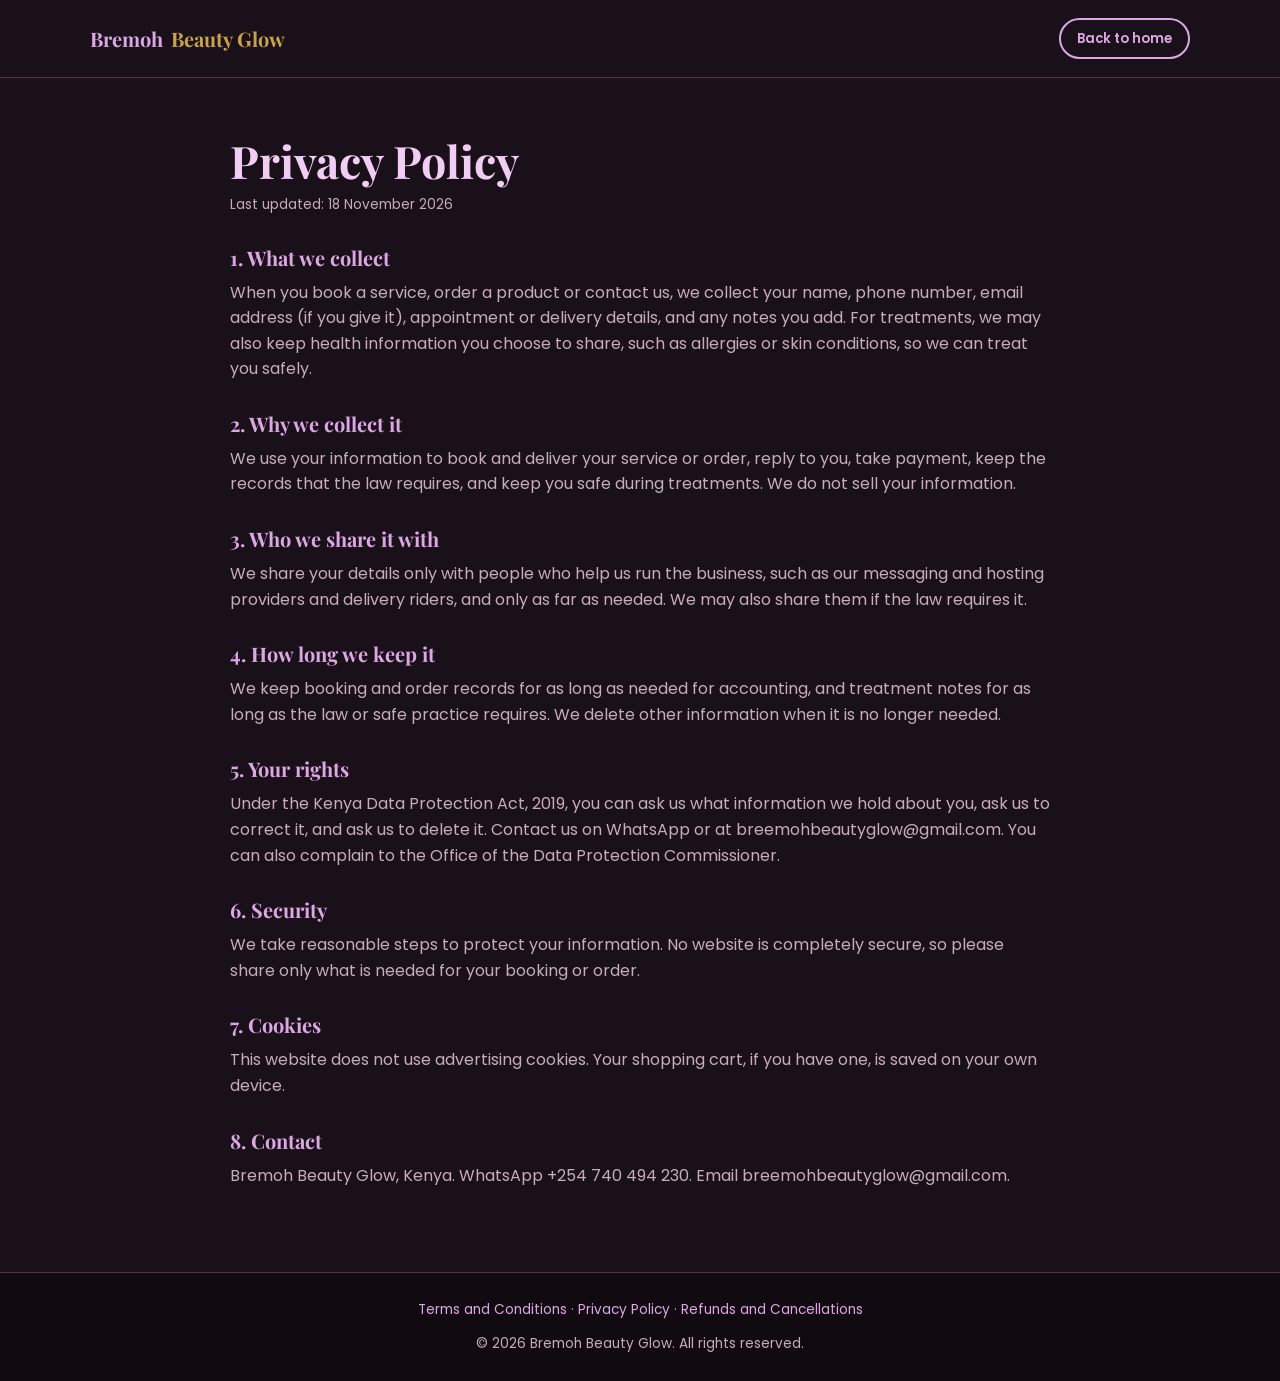
==== privacy.html @ cc24fbf8 "Bremoh: add Terms, Privacy Policy and Refunds and Cancellations pages with footer links Co-Authored-" ====
<!DOCTYPE html>
<html lang="en">
<head>
<meta charset="utf-8">
<meta name="viewport" content="width=device-width,initial-scale=1">
<title>Privacy Policy | Bremoh Beauty Glow</title>
<meta name="description" content="How Bremoh Beauty Glow collects and uses your personal information.">
<link href="https://fonts.googleapis.com/css2?family=Playfair+Display:wght@600;700&family=Poppins:wght@400;500;600&display=swap" rel="stylesheet">
<link rel="stylesheet" href="css/style.css">
<link rel="stylesheet" href="css/legal.css">
</head>
<body>
<header class="legal-top"><div class="container"><a href="index.html" class="logo">Bremoh <span>Beauty Glow</span></a><a href="index.html" class="btn outline small">Back to home</a></div></header>
<main class="container legal">

<h1>Privacy Policy</h1>
<p class="updated">Last updated: 18 November 2026</p>
<h2>1. What we collect</h2>
<p>When you book a service, order a product or contact us, we collect your name, phone number, email address (if you give it), appointment or delivery details, and any notes you add. For treatments, we may also keep health information you choose to share, such as allergies or skin conditions, so we can treat you safely.</p>
<h2>2. Why we collect it</h2>
<p>We use your information to book and deliver your service or order, reply to you, take payment, keep the records that the law requires, and keep you safe during treatments. We do not sell your information.</p>
<h2>3. Who we share it with</h2>
<p>We share your details only with people who help us run the business, such as our messaging and hosting providers and delivery riders, and only as far as needed. We may also share them if the law requires it.</p>
<h2>4. How long we keep it</h2>
<p>We keep booking and order records for as long as needed for accounting, and treatment notes for as long as the law or safe practice requires. We delete other information when it is no longer needed.</p>
<h2>5. Your rights</h2>
<p>Under the Kenya Data Protection Act, 2019, you can ask us what information we hold about you, ask us to correct it, and ask us to delete it. Contact us on WhatsApp or at breemohbeautyglow@gmail.com. You can also complain to the Office of the Data Protection Commissioner.</p>
<h2>6. Security</h2>
<p>We take reasonable steps to protect your information. No website is completely secure, so please share only what is needed for your booking or order.</p>
<h2>7. Cookies</h2>
<p>This website does not use advertising cookies. Your shopping cart, if you have one, is saved on your own device.</p>
<h2>8. Contact</h2>
<p>Bremoh Beauty Glow, Kenya. WhatsApp +254 740 494 230. Email breemohbeautyglow@gmail.com.</p>
</main>
<footer><div class="container">
  <p class="legal-links"><a href="terms.html">Terms and Conditions</a> · <a href="privacy.html">Privacy Policy</a> · <a href="returns.html">Refunds and Cancellations</a></p>
  <p>&copy; 2026 Bremoh Beauty Glow. All rights reserved.</p>
</div></footer>
</body>
</html>
---- css/style.css ----
/* Bremoh Beauty Glow theme, taken from the hero banner:
   deep plum background, lilac accents, gold details. */
:root{
  --bg:#1a1019;          /* page background */
  --surface:#2a1a22;     /* cards, panels */
  --surface-2:#352230;   /* inputs, table headers, alternating sections */
  --line:#4d3446;        /* borders */
  --text:#f7eef4;        /* main text */
  --muted:#c4aebd;       /* secondary text */
  --lilac:#dca8e4;       /* buttons and highlights (matches the banner button) */
  --lilac-soft:#f0cdf3;
  --gold:#c9a24b;
  --rose:#dca8e4;        /* kept as an alias so older rules still work */
  --radius:16px;
}
*{box-sizing:border-box;margin:0;padding:0}
html{scroll-behavior:smooth}
body{font-family:'Poppins',system-ui,sans-serif;color:var(--text);background:var(--bg);line-height:1.6;min-height:100vh}
h1,h2,h3{font-family:'Playfair Display',Georgia,serif;line-height:1.2;color:var(--text)}
a{color:inherit;text-decoration:none}
img{max-width:100%;display:block}
.container{width:min(1100px,92%);margin:0 auto}
section{padding:72px 0;background:var(--bg)}
section.alt{background:var(--surface)}
.section-title{text-align:center;font-size:2rem;margin-bottom:8px;color:var(--lilac-soft)}
.section-sub{text-align:center;color:var(--muted);margin-bottom:40px}

header.nav{position:sticky;top:0;z-index:20;background:rgba(26,16,25,.95);backdrop-filter:blur(8px);border-bottom:1px solid var(--line)}
.nav .container{display:flex;align-items:center;justify-content:space-between;height:64px}
.logo{font-family:'Playfair Display',serif;font-weight:700;font-size:1.25rem;color:var(--lilac);display:flex;align-items:center;gap:8px}
.logo img{width:36px;height:36px}
.logo span{color:var(--gold)}
.nav nav{display:flex;gap:20px;font-size:.92rem;align-items:center}
.nav nav a:hover{color:var(--lilac)}
@media(max-width:640px){.nav nav a:not(.btn){display:none}}

.btn{display:inline-block;background:var(--lilac);color:var(--bg);border:0;padding:12px 26px;border-radius:999px;font-weight:600;cursor:pointer;font-size:.95rem;transition:.2s;font-family:inherit}
.btn:hover{background:var(--lilac-soft);transform:translateY(-1px)}
.btn.outline{background:transparent;border:2px solid var(--lilac);color:var(--lilac)}
.btn.outline:hover{background:rgba(220,168,228,.12)}
.btn.small{padding:8px 16px;font-size:.82rem}
.btn.danger{background:#c0392b;color:#fff}
.btn:disabled{opacity:.5;cursor:not-allowed;transform:none}

.grid{display:grid;gap:22px;grid-template-columns:repeat(auto-fill,minmax(250px,1fr))}
.card{background:var(--surface);border:1px solid var(--line);border-radius:var(--radius);overflow:hidden;box-shadow:0 10px 30px rgba(0,0,0,.35)}
.card .img{aspect-ratio:4/3;background:linear-gradient(135deg,#3b2440,#5a3a4f);display:flex;align-items:center;justify-content:center;font-size:2.5rem}
.card .img img{width:100%;height:100%;object-fit:cover;object-position:center 30%}
.card .body{padding:18px}
.card h3{font-size:1.15rem;margin-bottom:6px}
.card p{color:var(--muted);font-size:.9rem;margin-bottom:12px}
.meta{display:flex;justify-content:space-between;align-items:center;font-size:.9rem;color:var(--muted)}
.price{color:var(--gold);font-weight:700}

.gallery{display:grid;gap:12px;grid-template-columns:repeat(auto-fill,minmax(200px,1fr))}
.gallery img{width:100%;aspect-ratio:1;object-fit:cover;border-radius:12px;border:1px solid var(--line)}

form.panel{max-width:620px;margin:0 auto;background:var(--surface);padding:28px;border-radius:var(--radius);border:1px solid var(--line);box-shadow:0 14px 40px rgba(0,0,0,.4)}
label{display:block;font-size:.85rem;font-weight:600;margin:14px 0 6px;color:var(--lilac-soft)}
input,select,textarea{width:100%;padding:12px 14px;border:1px solid var(--line);border-radius:10px;font:inherit;background:var(--surface-2);color:var(--text);color-scheme:dark}
input::placeholder,textarea::placeholder{color:var(--muted)}
input:focus,select:focus,textarea:focus{outline:2px solid var(--lilac);border-color:transparent}
.row{display:grid;gap:14px;grid-template-columns:1fr 1fr}
@media(max-width:560px){.row{grid-template-columns:1fr}}
.msg{margin-top:14px;padding:12px;border-radius:10px;font-size:.9rem;display:none}
.msg.ok{display:block;background:rgba(46,125,80,.25);color:#b9f0cc;border:1px solid rgba(46,125,80,.5)}
.msg.err{display:block;background:rgba(192,57,43,.2);color:#ffc4bd;border:1px solid rgba(192,57,43,.5)}

.contact{text-align:center}
.contact .links{display:flex;gap:14px;justify-content:center;flex-wrap:wrap;margin-top:18px}
footer{background:#120a11;color:var(--muted);text-align:center;padding:26px 0;font-size:.85rem;border-top:1px solid var(--line)}
.wa{position:fixed;right:18px;bottom:18px;background:#25d366;color:#fff;width:54px;height:54px;border-radius:50%;display:flex;align-items:center;justify-content:center;font-size:1.6rem;box-shadow:0 6px 16px rgba(0,0,0,.4);z-index:30}

/* Admin */
.admin-wrap{padding:30px 0}
.tabs{display:flex;gap:8px;margin-bottom:22px;flex-wrap:wrap}
.tabs button{background:var(--surface);border:1px solid var(--line);color:var(--text);padding:10px 18px;border-radius:999px;cursor:pointer;font:inherit}
.tabs button.active{background:var(--lilac);color:var(--bg);border-color:var(--lilac)}
.table-wrap{overflow-x:auto;background:var(--surface);border:1px solid var(--line);border-radius:var(--radius)}
table{width:100%;border-collapse:collapse;font-size:.88rem}
th,td{padding:12px 14px;text-align:left;border-bottom:1px solid var(--line);vertical-align:top}
th{background:var(--surface-2);font-size:.78rem;text-transform:uppercase;letter-spacing:.04em;color:var(--lilac-soft)}
.actions-cell{display:flex;gap:6px;flex-wrap:wrap}
.badge{padding:3px 10px;border-radius:999px;font-size:.75rem;font-weight:600;text-transform:capitalize}
.badge.pending{background:rgba(201,162,75,.2);color:#f0d58a}
.badge.confirmed{background:rgba(96,165,250,.18);color:#bfdcff}
.badge.completed{background:rgba(46,125,80,.25);color:#b9f0cc}
.badge.cancelled{background:rgba(192,57,43,.22);color:#ffc4bd}
.login-box{max-width:380px;margin:80px auto;background:var(--surface);padding:28px;border-radius:var(--radius);border:1px solid var(--line);box-shadow:0 14px 40px rgba(0,0,0,.4)}
.hidden{display:none!important}
.toolbar{display:flex;justify-content:space-between;align-items:center;margin-bottom:14px;gap:10px;flex-wrap:wrap}
.toolbar select{width:auto}
td a{color:var(--lilac)}

/* Shop cart */
.overlay{position:fixed;inset:0;background:rgba(10,5,10,.7);z-index:40}
.drawer{position:fixed;top:0;right:0;height:100%;width:min(400px,100%);background:var(--surface);z-index:50;padding:22px;overflow-y:auto;box-shadow:-10px 0 30px rgba(0,0,0,.5);border-left:1px solid var(--line)}
.drawer-head{display:flex;justify-content:space-between;align-items:center;margin-bottom:12px}
.cart-line{display:flex;justify-content:space-between;align-items:center;gap:10px;padding:12px 0;border-bottom:1px solid var(--line)}
.cart-line small{color:var(--muted)}
.qty{display:flex;align-items:center;gap:10px}
.qty button{width:30px;height:30px;border-radius:50%;border:1px solid var(--lilac);background:transparent;color:var(--lilac);cursor:pointer;font-size:1rem}
.cart-total{display:flex;justify-content:space-between;padding:16px 0;font-size:1.05rem}
.drawer .btn.outline{border-color:var(--lilac)}

/* Hero design image with clickable areas */
.brand-hero{position:relative;background:var(--bg);line-height:0;overflow:hidden;padding:0}
.brand-hero>img{width:100%;height:auto;display:block}
.hs{position:absolute;display:block;border-radius:8px}
.hs:hover{background:rgba(233,184,234,.12)}
.hs:focus-visible{outline:2px solid var(--lilac-soft);outline-offset:2px}
.hs-logo{left:6%;top:1.5%;width:31%;height:9%}
.hs-home{left:42.6%;top:3.8%;width:5%;height:3.8%}
.hs-services{left:48.8%;top:3.8%;width:7%;height:3.8%}
.hs-gallery{left:57.2%;top:3.8%;width:6.6%;height:3.8%}
.hs-about{left:65%;top:3.8%;width:5.4%;height:3.8%}
.hs-book{left:71.8%;top:3.8%;width:5%;height:3.8%}
.hs-contact{left:78%;top:3.8%;width:7.2%;height:3.8%}
.hs-wa{left:92%;top:3.4%;width:4%;height:4%}
.hs-cta{left:6.6%;top:84.3%;width:33%;height:4.8%;border-radius:999px}

.mobile-bar{display:none}
@media (max-width:640px){
  .hs-home,.hs-services,.hs-gallery,.hs-about,.hs-book,.hs-contact{display:none}
  body{padding-bottom:60px}
  .mobile-bar{display:flex;position:fixed;left:0;right:0;bottom:0;z-index:30;background:#120a11;border-top:1px solid var(--line);justify-content:space-around;padding:12px 4px;box-shadow:0 -4px 16px rgba(0,0,0,.4)}
  .mobile-bar a{color:var(--lilac-soft);font-size:.8rem;text-align:center;flex:1}
}
---- css/legal.css ----
/* Legal pages */
.legal-top{padding:18px 0;border-bottom:1px solid var(--line);background:var(--bg)}
.legal-top .container{display:flex;justify-content:space-between;align-items:center;gap:12px;flex-wrap:wrap}
.legal{padding:56px 0 72px;max-width:820px}
.legal h1{font-size:clamp(2rem,5vw,2.8rem);color:var(--lilac-soft);margin-bottom:6px}
.legal h2{font-size:1.25rem;margin:30px 0 10px;color:var(--lilac)}
.legal p{color:var(--muted);margin-bottom:12px}
.legal a{color:var(--lilac);text-decoration:underline;text-underline-offset:3px}
.legal .updated{font-size:.85rem;margin-bottom:24px}
.legal-links{margin-bottom:12px}
.legal-links a{color:var(--lilac)}
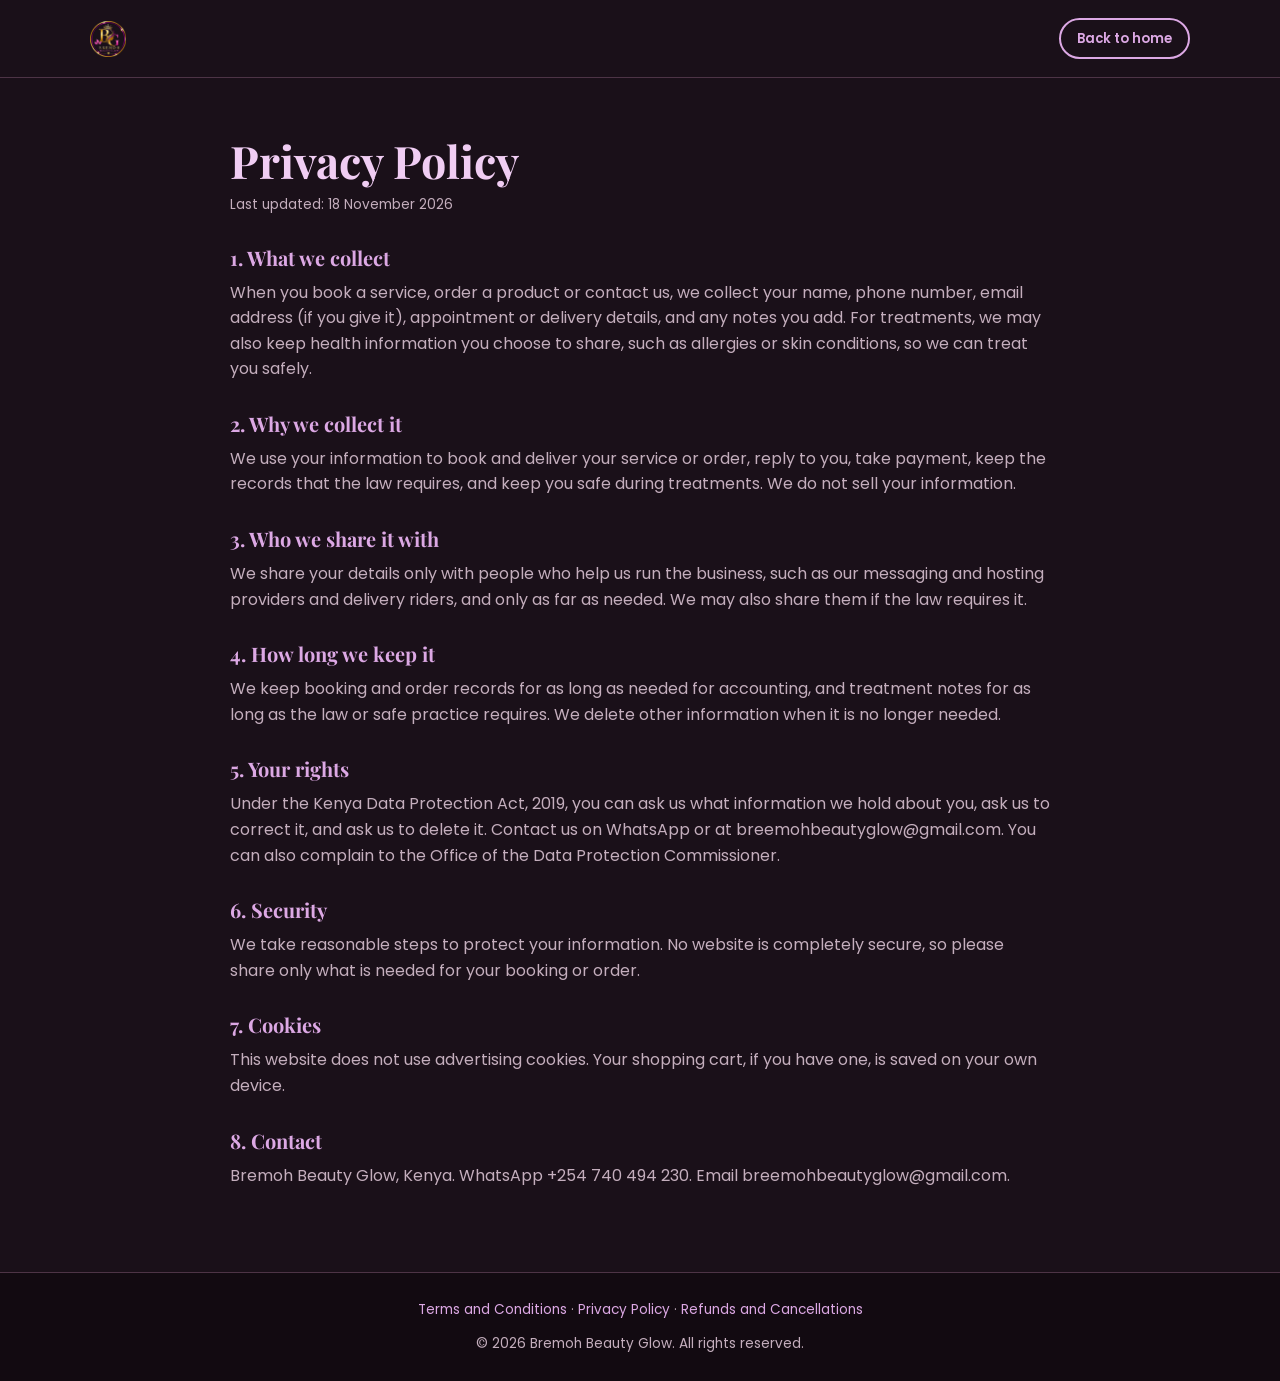
==== commit 6154ef2e: "Bremoh: add the official logo (background removed) to the footer, legal headers and favicon Co-Autho" ====
--- a/privacy.html
+++ b/privacy.html
@@ -6,11 +6,12 @@
 <title>Privacy Policy | Bremoh Beauty Glow</title>
 <meta name="description" content="How Bremoh Beauty Glow collects and uses your personal information.">
 <link href="https://fonts.googleapis.com/css2?family=Playfair+Display:wght@600;700&family=Poppins:wght@400;500;600&display=swap" rel="stylesheet">
+<link rel="icon" type="image/png" href="assets/logo-bremoh.png">
 <link rel="stylesheet" href="css/style.css">
 <link rel="stylesheet" href="css/legal.css">
 </head>
 <body>
-<header class="legal-top"><div class="container"><a href="index.html" class="logo">Bremoh <span>Beauty Glow</span></a><a href="index.html" class="btn outline small">Back to home</a></div></header>
+<header class="legal-top"><div class="container"><a href="index.html" class="logo"><img src="assets/logo-bremoh.png" alt="Bremoh Beauty Glow" width="64" height="64"></a><a href="index.html" class="btn outline small">Back to home</a></div></header>
 <main class="container legal">
 
 <h1>Privacy Policy</h1>
